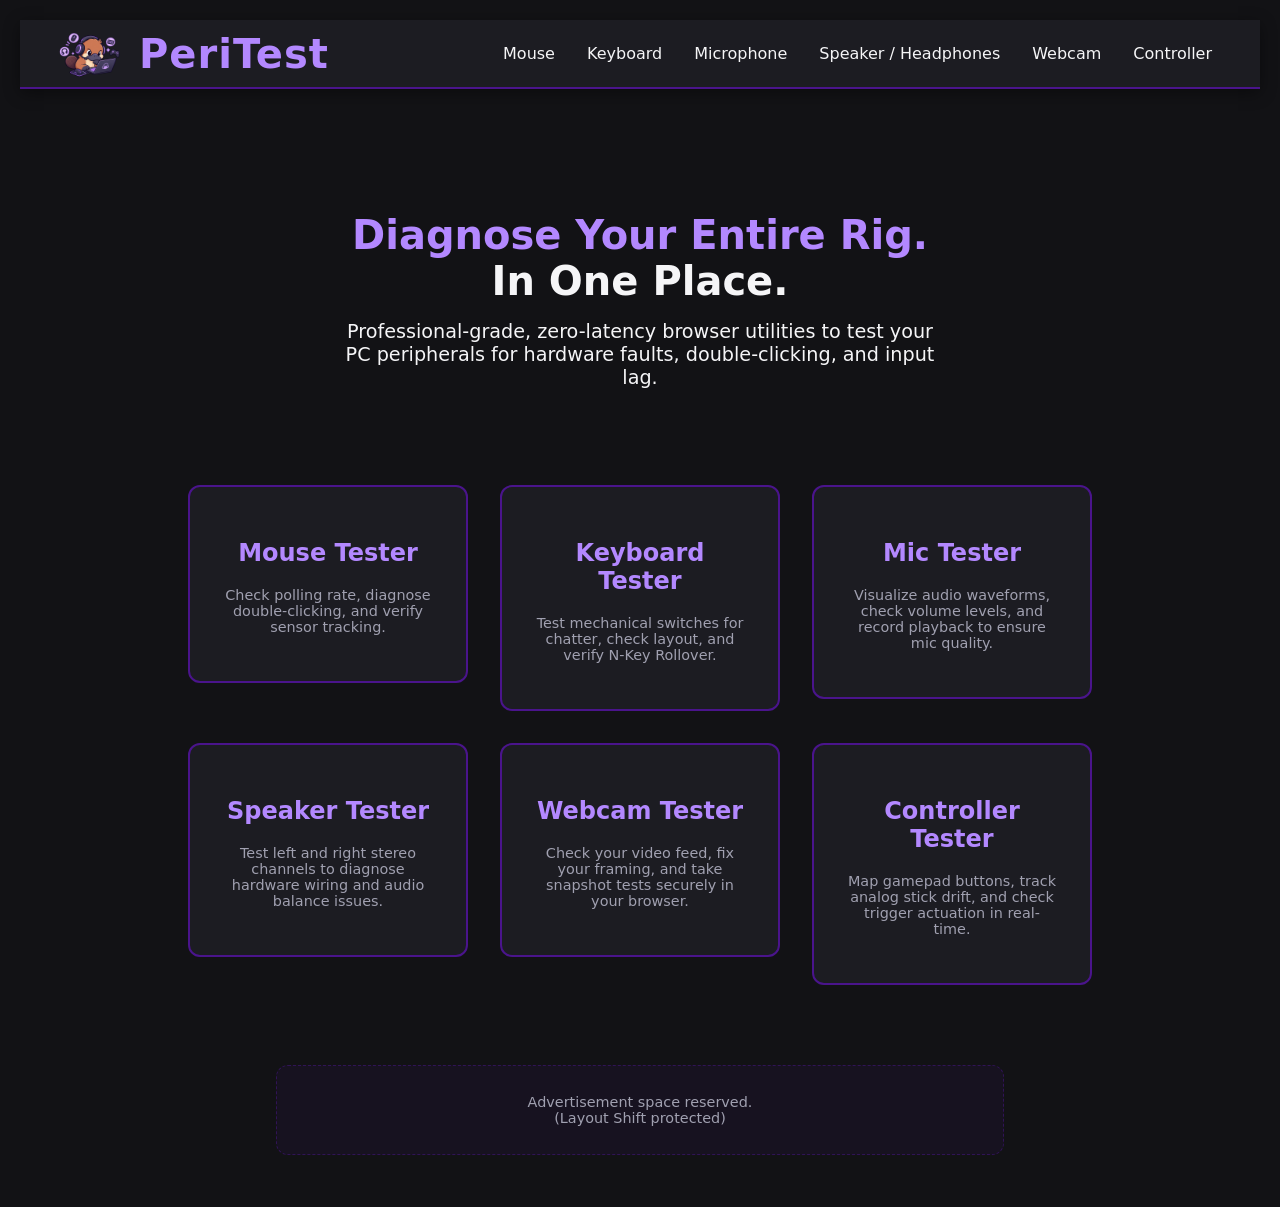
==== index.html @ 8a7df440 "Initial commit" ====
<!DOCTYPE html>
<html lang="en">
<head>
    <meta charset="UTF-8">
    <meta name="viewport" content="width=device-width, initial-scale=1.0">
    <title>Test Your PC Peripherals | Free Online Hardware Diagnostics</title>
    <meta name="description" content="The ultimate all-in-one suite to test your mouse, keyboard, microphone, and controllers. Diagnose faults, check polling rates, and verify hardware performance instantly.">
    <link rel="stylesheet" href="styles.css">
</head>
<body>
    
    <!-- Global Navigation Bar -->
    <nav class="main-nav">
        <a href="index.html" class="nav-brand">
            <img src="logo.png" alt="PeripheralTest Logo" class="nav-logo-img">
            PeriTest
        </a>
        <ul class="nav-links">
            <li class="dropdown">
                <a href="mouse.html">Mouse</a>
                <ul class="dropdown-menu">
                    <li><a href="mouse.html">Mouse Tester</a></li>
                </ul>
            </li>
            <li class="dropdown">
                <a href="keyboard.html">Keyboard</a>
                <ul class="dropdown-menu">
                    <li><a href="keyboard.html">Keyboard Tester</a></li>
                    <li><a href="#">Typing Test (WPM)</a></li>
                </ul>
            </li>
            <li class="dropdown">
                <a href="mic.html">Microphone</a>
                <ul class="dropdown-menu">
                    <li><a href="mic.html">Mic Tester</a></li>
                </ul>
            </li>
            <li class="dropdown">
                <a href="speaker.html">Speaker / Headphones</a>
                <ul class="dropdown-menu">
                    <li><a href="speaker.html">Left/Right Audio Test</a></li>
                </ul>
            </li>
            <li class="dropdown">
                <a href="webcam.html">Webcam</a>
                <ul class="dropdown-menu">
                    <li><a href="webcam.html">Webcam Tester</a>
                    </li>
                </ul>
            </li>
            <li class="dropdown">
                <a href="#">Controller</a>
                <ul class="dropdown-menu">
                    <li><a href="#">Gamepad Tester</a></li>
                    <li><a href="#">Stick Drift Test</a></li>
                </ul>
            </li>
        </ul>
    </nav>

    <!-- Homepage Hero Section -->
    <header class="seo-header" style="margin-top: 4rem;">
        <h1>Diagnose Your Entire Rig. <br> <span style="color: var(--text-main);">In One Place.</span></h1>
        <p style="font-size: 1.2rem; max-width: 600px; margin: 1rem auto;">Professional-grade, zero-latency browser utilities to test your PC peripherals for hardware faults, double-clicking, and input lag.</p>
    </header>

    <!-- Navigation Cards to Tools -->
    <main style="display: flex; gap: 2rem; justify-content: center; flex-wrap: wrap; max-width: 1200px; margin: 3rem auto; padding: 0 2rem;">
        
        <!-- Mouse Card -->
        <a href="mouse.html" style="text-decoration: none; color: inherit;">
            <div style="background: var(--surface-dark); padding: 2rem; border-radius: 12px; width: 280px; text-align: center; border: 2px solid var(--purple-deep); transition: transform 0.2s, box-shadow 0.2s;" onmouseover="this.style.transform='translateY(-5px)'; this.style.boxShadow='0 10px 20px rgba(179,136,255,0.2)'" onmouseout="this.style.transform='translateY(0)'; this.style.boxShadow='none'">
                <h2 style="color: var(--lavender-glow);">Mouse Tester</h2>
                <p style="color: var(--text-muted); font-size: 0.9rem;">Check polling rate, diagnose double-clicking, and verify sensor tracking.</p>
            </div>
        </a>

        <!-- Keyboard Card -->
        <a href="keyboard.html" style="text-decoration: none; color: inherit;">
            <div style="background: var(--surface-dark); padding: 2rem; border-radius: 12px; width: 280px; text-align: center; border: 2px solid var(--purple-deep); transition: transform 0.2s, box-shadow 0.2s;" onmouseover="this.style.transform='translateY(-5px)'; this.style.boxShadow='0 10px 20px rgba(179,136,255,0.2)'" onmouseout="this.style.transform='translateY(0)'; this.style.boxShadow='none'">
                <h2 style="color: var(--lavender-glow);">Keyboard Tester</h2>
                <p style="color: var(--text-muted); font-size: 0.9rem;">Test mechanical switches for chatter, check layout, and verify N-Key Rollover.</p>
            </div>
        </a>

        <!-- Microphone Card -->
        <a href="mic.html" style="text-decoration: none; color: inherit;">
            <div style="background: var(--surface-dark); padding: 2rem; border-radius: 12px; width: 280px; text-align: center; border: 2px solid var(--purple-deep); transition: transform 0.2s, box-shadow 0.2s;" onmouseover="this.style.transform='translateY(-5px)'; this.style.boxShadow='0 10px 20px rgba(179,136,255,0.2)'" onmouseout="this.style.transform='translateY(0)'; this.style.boxShadow='none'">
                <h2 style="color: var(--lavender-glow);">Mic Tester</h2>
                <p style="color: var(--text-muted); font-size: 0.9rem;">Visualize audio waveforms, check volume levels, and record playback to ensure mic quality.</p>
            </div>
        </a>

        <!-- Speaker / Headphones Card -->
        <a href="speaker.html" style="text-decoration: none; color: inherit;">
            <div style="background: var(--surface-dark); padding: 2rem; border-radius: 12px; width: 280px; text-align: center; border: 2px solid var(--purple-deep); transition: transform 0.2s, box-shadow 0.2s;" onmouseover="this.style.transform='translateY(-5px)'; this.style.boxShadow='0 10px 20px rgba(179,136,255,0.2)'" onmouseout="this.style.transform='translateY(0)'; this.style.boxShadow='none'">
                <h2 style="color: var(--lavender-glow);">Speaker Tester</h2>
                <p style="color: var(--text-muted); font-size: 0.9rem;">Test left and right stereo channels to diagnose hardware wiring and audio balance issues.</p>
            </div>
        </a>

        <!-- Webcam Card -->
        <a href="webcam.html" style="text-decoration: none; color: inherit;">
            <div style="background: var(--surface-dark); padding: 2rem; border-radius: 12px; width: 280px; text-align: center; border: 2px solid var(--purple-deep); transition: transform 0.2s, box-shadow 0.2s;" onmouseover="this.style.transform='translateY(-5px)'; this.style.boxShadow='0 10px 20px rgba(179,136,255,0.2)'" onmouseout="this.style.transform='translateY(0)'; this.style.boxShadow='none'">
                <h2 style="color: var(--lavender-glow);">Webcam Tester</h2>
                <p style="color: var(--text-muted); font-size: 0.9rem;">Check your video feed, fix your framing, and take snapshot tests securely in your browser.</p>
            </div>
        </a>

        <!-- Controller Card (Ready for the next step) -->
        <a href="controller.html" style="text-decoration: none; color: inherit;">
            <div style="background: var(--surface-dark); padding: 2rem; border-radius: 12px; width: 280px; text-align: center; border: 2px solid var(--purple-deep); transition: transform 0.2s, box-shadow 0.2s;" onmouseover="this.style.transform='translateY(-5px)'; this.style.boxShadow='0 10px 20px rgba(179,136,255,0.2)'" onmouseout="this.style.transform='translateY(0)'; this.style.boxShadow='none'">
                <h2 style="color: var(--lavender-glow);">Controller Tester</h2>
                <p style="color: var(--text-muted); font-size: 0.9rem;">Map gamepad buttons, track analog stick drift, and check trigger actuation in real-time.</p>
            </div>
        </a>

    </main>

    <!-- AdSense Safe Zone -->
    <div class="ad-container">
        <span>Advertisement space reserved.<br>(Layout Shift protected)</span>
    </div>

</body>
</html>
---- styles.css ----
:root {
    /* Brand Colors */
    --bg-dark: #121215;
    --surface-dark: #1c1c22;
    --purple-deep: #4a148c;
    --lavender-glow: #b388ff;
    --text-main: #f5f5f7;
    --text-muted: #a0a0b0;
    
    /* Layout */
    --border-radius: 12px;
}

/* --- GLOBAL RESET --- */
*, *::before, *::after {
    box-sizing: border-box;
}

body {
    background-color: var(--bg-dark);
    color: var(--text-main);
    font-family: 'Segoe UI', system-ui, -apple-system, sans-serif;
    margin: 0;
    padding: 20px;
    display: flex;
    flex-direction: column;
    align-items: center;
    overflow-x: hidden; /* Prevents general page scrolling */
}
.interactive-zone {
    container-type: inline-size;
}

/* --- GLOBAL NAVIGATION BAR --- */
.main-nav {
    width: 100%;
    background-color: var(--surface-dark);
    padding: 0 2rem;
    display: flex;
    justify-content: space-between;
    align-items: center;
    border-bottom: 2px solid var(--purple-deep);
    box-shadow: 0 4px 15px rgba(0, 0, 0, 0.4);
    box-sizing: border-box;
    margin-bottom: 2rem;
}

/* --- BRANDING & LOGO --- */
.nav-brand {
    display: flex;
    align-items: center;
    gap: 12px; /* Controls the space between the image and the text */
    font-size: 2.5rem;
    font-weight: bold;
    color: var(--lavender-glow);
    letter-spacing: 1px;
    text-decoration: none;
}

.nav-logo-img {
    height: 50px; /* Locks the logo height to fit the nav bar */
    width: auto;  /* Maintains the original aspect ratio */
    display: block;
}

/* Mobile Adjustment for Logo */
@media (max-width: 768px) {
    .nav-brand {
        font-size: 1.3rem; /* Shrinks the text slightly on mobile */
    }
    .nav-logo-img {
        height: 32px; /* Shrinks the logo slightly on mobile */
    }
}

.nav-links {
    list-style: none;
    display: flex;
    margin: 0;
    padding: 0;
}

.nav-links > li {
    position: relative;
    padding: 1.5rem 1rem;
}

.nav-links a {
    color: var(--text-main);
    text-decoration: none;
    font-weight: 500;
    transition: color 0.2s ease;
}

.nav-links a:hover {
    color: var(--lavender-glow);
}

/* Dropdown Menu Logic */
.dropdown-menu {
    display: none;
    position: absolute;
    top: 100%;
    left: 0;
    background-color: var(--surface-dark);
    border: 1px solid var(--purple-deep);
    border-radius: 0 0 8px 8px;
    list-style: none;
    padding: 0.5rem 0;
    min-width: 200px;
    box-shadow: 0 8px 20px rgba(0,0,0,0.6);
    z-index: 100;
}

.dropdown:hover .dropdown-menu {
    display: block;
}

.dropdown-menu li {
    padding: 0;
}

.dropdown-menu a {
    display: block;
    padding: 0.8rem 1.5rem;
    font-size: 0.95rem;
}

.dropdown-menu a:hover {
    background-color: var(--purple-deep);
    color: #fff;
}

/* SEO Header */
.seo-header {
    text-align: center;
    margin-bottom: 2rem;
}

.seo-header h1 {
    color: var(--lavender-glow);
    font-size: 2.5rem;
    margin-bottom: 0.5rem;
}

/* Application Layout */
.tester-container {
    display: grid;
    grid-template-columns: 1fr 1fr;
    gap: 2rem;
    width: 100%;
    max-width: 1000px;
    background-color: var(--surface-dark);
    padding: 2rem;
    border-radius: var(--border-radius);
    box-shadow: 0 8px 32px rgba(0, 0, 0, 0.5);
    /* Prevents right-click menu from popping up while testing */
    user-select: none; 
    -webkit-user-select: none;
}

/* Mouse Graphic & Stats */
.interactive-zone {
    display: flex;
    flex-direction: column;
    gap: 2rem;
}

.mouse-graphic {
    height: 300px;
    background-color: var(--bg-dark);
    border: 2px dashed var(--purple-deep);
    border-radius: var(--border-radius);
    display: flex;
    align-items: center;
    justify-content: center;
    transition: box-shadow 0.1s ease;
}

/* This class will be toggled by JS when a button is pressed */
.mouse-graphic.active-click {
    box-shadow: 0 0 20px var(--lavender-glow);
    border-color: var(--lavender-glow);
}

.stats-dashboard {
    display: flex;
    justify-content: space-between;
    gap: 1rem;
}

.stat-box {
    background: var(--bg-dark);
    padding: 1rem;
    border-radius: var(--border-radius);
    flex: 1;
    text-align: center;
    border-bottom: 3px solid var(--purple-deep);
}

.stat-value {
    display: block;
    font-size: 1.5rem;
    font-weight: bold;
    color: var(--lavender-glow);
    margin-top: 0.5rem;
}

/* Event Log Table */
.log-zone {
    display: flex;
    flex-direction: column;
}

.table-container {
    height: 380px;
    overflow-y: auto;
    background: var(--bg-dark);
    border-radius: var(--border-radius);
}

table {
    width: 100%;
    border-collapse: collapse;
    text-align: left;
}

th, td {
    padding: 12px 15px;
    border-bottom: 1px solid var(--surface-dark);
}

th {
    background-color: var(--purple-deep);
    position: sticky;
    top: 0;
}

/* Informational Content (SEO) */
.informational-content {
    max-width: 800px;
    margin-top: 3rem;
    text-align: center;
    color: var(--text-muted);
}

/* Illuminates specific SVG paths based on user input */
.active-svg-part {
    fill: var(--lavender-glow) !important;
    transition: fill 0.05s ease-out;
}

/* --- KEYBOARD TESTER STYLES --- */
.keyboard-container {
    display: flex;
    flex-direction: column;
    gap: 0.5cqw; /* Gap scales dynamically */
    background: var(--bg-dark);
    padding: 1.5cqw;
    border-radius: var(--border-radius);
    border: 2px dashed var(--purple-deep);
    width: 100%;
    box-sizing: border-box;
    overflow: hidden; /* No more horizontal scrolling */
}

.keyboard-row {
    display: flex;
    gap: 0.5cqw;
    justify-content: center;
}

/* Base Key Style - Sizes based on a percentage of the container */
.key {
    background: var(--surface-dark);
    border: 1px solid var(--purple-deep);
    border-radius: 0.5cqw;
    min-width: 3.8cqw; 
    height: 3.8cqw;
    display: flex;
    align-items: center;
    justify-content: center;
    color: var(--text-muted);
    font-size: 1cqw;
    font-weight: 500;
    user-select: none;
    transition: background-color 0.1s, transform 0.05s, box-shadow 0.1s;
    box-sizing: border-box;
}

/* Scaled Modifiers for specific keys */
.key.w-1-5 { min-width: 5.7cqw; } 
.key.w-1-75 { min-width: 6.6cqw; } 
.key.w-2 { min-width: 7.6cqw; } 
.key.w-2-25 { min-width: 8.5cqw; } 
.key.w-space { min-width: 24cqw; } 
.key.spacer { background: transparent; border: none; min-width: 1.5cqw; } 

/* Active States */
.key.active-key {
    background: var(--lavender-glow);
    color: var(--bg-dark);
    transform: scale(0.92);
    box-shadow: 0 0 10px var(--lavender-glow);
    border-color: var(--lavender-glow);
}

.key.registered-key {
    border-color: var(--lavender-glow);
    color: var(--text-main);
}

/* --- TOP TOOLBAR --- */
.top-toolbar {
    grid-column: 1 / -1;
    display: flex;
    justify-content: space-between;
    align-items: center;
    background: var(--bg-dark);
    padding: 1.5rem;
    border-radius: var(--border-radius);
    margin-bottom: 1rem;
    border: 1px solid var(--surface-dark);
}

.layout-selector label {
    margin-right: 10px;
    font-weight: bold;
    color: var(--lavender-glow);
}

.layout-selector select {
    padding: 8px 12px;
    background: var(--surface-dark);
    color: var(--text-main);
    border: 1px solid var(--purple-deep);
    border-radius: 4px;
    font-size: 1rem;
    cursor: pointer;
}

#reset-keyboard {
    background: var(--purple-deep);
    color: white;
    border: none;
    padding: 10px 20px;
    border-radius: 6px;
    cursor: pointer;
    font-weight: bold;
    transition: background 0.2s;
}

#reset-keyboard:hover {
    background: var(--lavender-glow);
    color: var(--bg-dark);
}

/* --- KEYBOARD SCROLL FIX --- */
.keyboard-scroll-wrapper {
    width: 100%;
    overflow-x: auto; /* Allows horizontal swiping */
    padding-bottom: 1rem; /* Space for the scrollbar */
}

.keyboard-container {
    /* Keep your existing rules here, but ADD this min-width: */
    min-width: 750px; 
}

/* Mobile Optimization */
@media (max-width: 768px) {
    /* Stack the Navigation Bar */
    .main-nav {
        flex-direction: column;
        padding: 1rem 0;
    }
    
    .nav-links {
        flex-wrap: wrap;
        justify-content: center;
        gap: 0.5rem;
    }

    .nav-links > li {
        padding: 0.5rem 1rem;
    }

    /* Stack the Testing Columns */
    .tester-container {
        grid-template-columns: 1fr;
        padding: 1rem;
    }

    /* Stack Statistics Boxes */
    .stats-dashboard {
        flex-direction: column;
    }

    /* Limit Event Log Height on Mobile */
    .table-container {
        height: 250px; 
    }

    /* Adjust Keyboard Font Size for tiny keys */
    .key {
        font-size: 1.5cqw; 
    }
}

/* AdSense Space */
.ad-container {
    width: 100%;
    max-width: 728px; /* Standard AdSense Leaderboard width */
    margin: 2rem auto;
    background-color: rgba(74, 20, 140, 0.1); /* Faint placeholder background */
    border: 1px dashed rgba(74, 20, 140, 0.5);
    border-radius: var(--border-radius);
    display: flex;
    align-items: center;
    justify-content: center;
    color: var(--text-muted);
    font-size: 0.9rem;
    text-align: center;
    
    /* Crucial for SEO: Reserves space to prevent Layout Shift */
    min-height: 90px; 
}

/* Mobile Ad Adjustments */
/* =========================================
   MOBILE RESPONSIVENESS (Media Queries)
   ========================================= */
@media (max-width: 768px) {
    
    /* 1. Stack the Navigation Bar cleanly */
    .main-nav {
        flex-direction: column;
        padding: 1rem;
    }
    
    .nav-brand {
        margin-bottom: 1rem;
        font-size: 1.8rem;
    }

    .nav-links {
        flex-direction: column;
        width: 100%;
        text-align: center;
        gap: 0;
    }

    .nav-links > li {
        width: 100%;
        padding: 0.8rem 0;
        border-bottom: 1px solid rgba(74, 20, 140, 0.3);
    }

    /* 2. Stack the Toolbar Elements */
    .top-toolbar {
        flex-direction: column;
        gap: 1.5rem;
        align-items: stretch;
        text-align: center;
    }

    .layout-selector select {
        width: 100%;
        margin-top: 0.8rem;
    }

    /* 3. Force Statistics to Stack Vertically */
    .stats-dashboard {
        display: flex;
        flex-direction: column !important;
        gap: 1rem;
    }

    .stat-box {
        width: 100%;
    }

    /* 4. Fix Main Grid Spacing */
    .tester-container {
        grid-template-columns: 1fr;
        padding: 1rem;
    }
    
    .interactive-zone {
        padding: 0;
    }

    /* 5. Mobile Ad Container */
    .ad-container {
        max-width: 300px;
        min-height: 250px;
        margin: 2rem auto;
    }
}

/* --- MIC RECORDING STYLES --- */
.record-btn {
    background: var(--surface-dark);
    color: var(--lavender-glow);
    border: 2px solid var(--purple-deep);
    padding: 12px 24px;
    border-radius: 6px;
    font-size: 1rem;
    font-weight: bold;
    cursor: pointer;
    transition: all 0.2s ease;
}

.record-btn:not(.disabled):hover {
    background: var(--purple-deep);
    color: white;
}

/* Active Recording State with CSS Animation */
.record-btn.active-record {
    background: #ff5252;
    color: white;
    border-color: #ff5252;
    animation: pulse-red 1.5s infinite;
}

.record-btn.disabled {
    opacity: 0.5;
    cursor: not-allowed;
    border-color: var(--surface-dark);
    color: var(--text-muted);
}

@keyframes pulse-red {
    0% { box-shadow: 0 0 0 0 rgba(255, 82, 82, 0.7); }
    70% { box-shadow: 0 0 0 15px rgba(255, 82, 82, 0); }
    100% { box-shadow: 0 0 0 0 rgba(255, 82, 82, 0); }
}
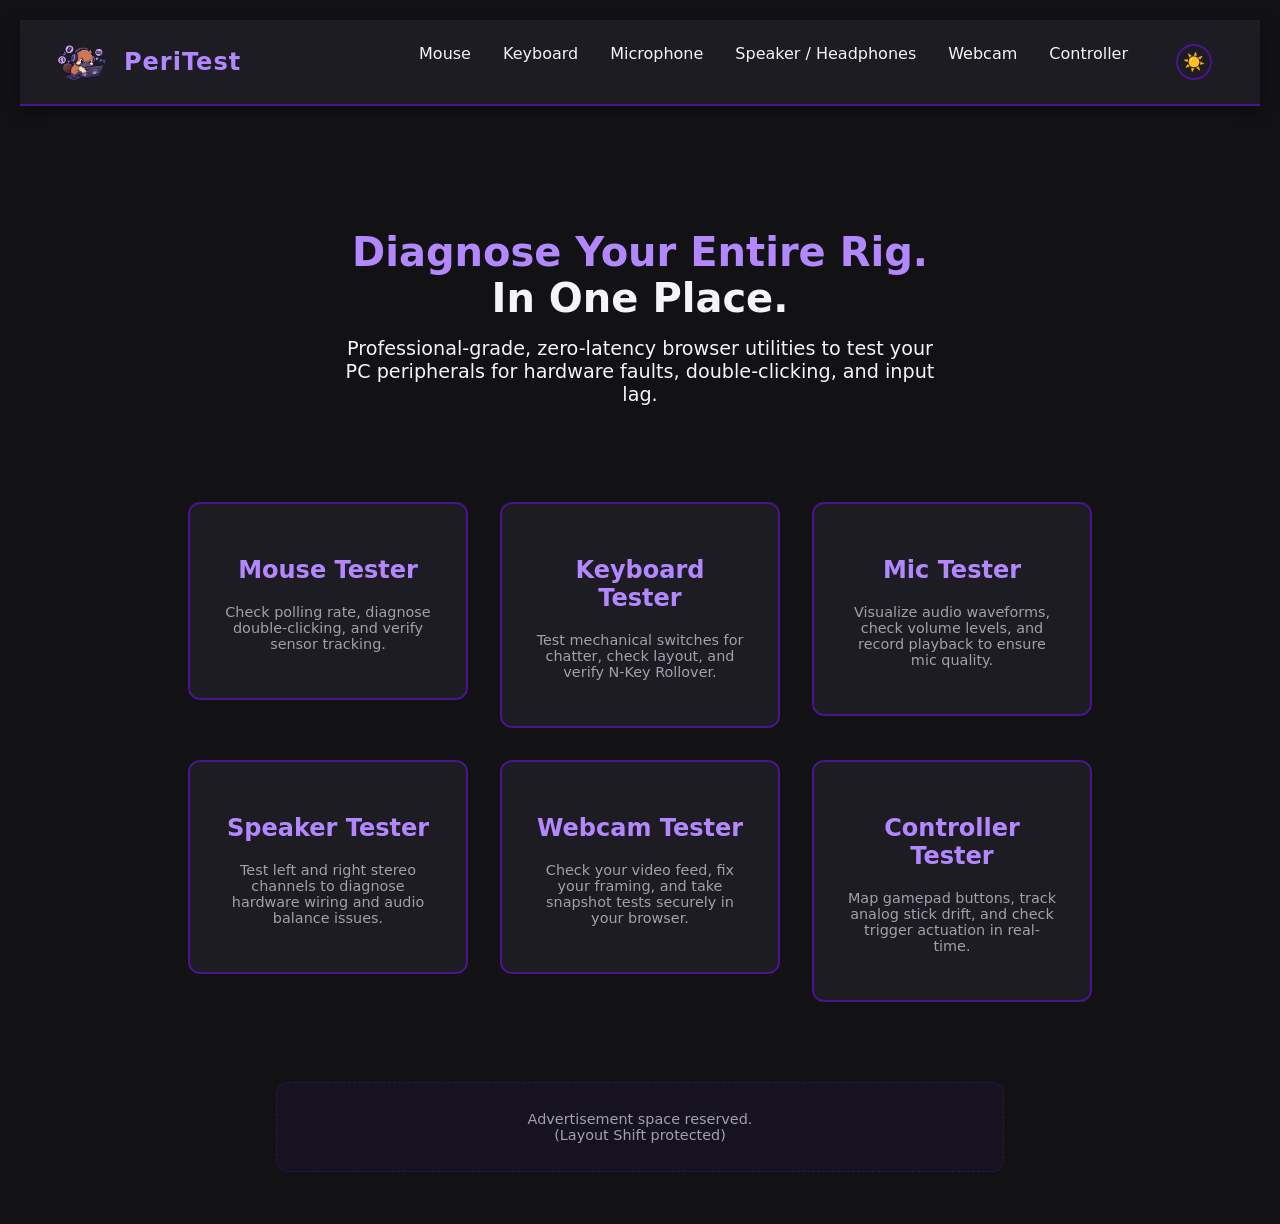
==== commit 74594d7b: "Added light/dark mode feature" ====
--- a/index.html
+++ b/index.html
@@ -6,6 +6,11 @@
     <title>Test Your PC Peripherals | Free Online Hardware Diagnostics</title>
     <meta name="description" content="The ultimate all-in-one suite to test your mouse, keyboard, microphone, and controllers. Diagnose faults, check polling rates, and verify hardware performance instantly.">
     <link rel="stylesheet" href="styles.css">
+
+    <script async src="https://pagead2.googlesyndication.com/pagead/js/adsbygoogle.js?client=ca-pub-9353357643380089"
+     crossorigin="anonymous"></script>
+
+    <meta name="google-site-verification" content="yoGNBcZexO7LuIenlu6ol5riUY8tTtRhm5y61MS0jE8" />
 </head>
 <body>
     
@@ -54,6 +59,9 @@
                     <li><a href="#">Gamepad Tester</a></li>
                     <li><a href="#">Stick Drift Test</a></li>
                 </ul>
+            </li>
+            <li style="list-style: none;">
+                <button id="theme-toggle" class="theme-toggle" title="Toggle Light/Dark Mode">☀️</button>
             </li>
         </ul>
     </nav>
@@ -122,5 +130,6 @@
         <span>Advertisement space reserved.<br>(Layout Shift protected)</span>
     </div>
 
+    <script src="theme.js"></script>
 </body>
 </html>
--- a/styles.css
+++ b/styles.css
@@ -11,7 +11,45 @@
     --border-radius: 12px;
 }
 
-/* --- GLOBAL RESET --- */
+/* --- LIGHT MODE OVERRIDES --- */
+body[data-theme="light"] {
+    --bg-dark: #f4f5f7;       /* Light gray background */
+    --surface-dark: #ffffff;  /* Clean white cards/zones */
+    --text-main: #121215;     /* Dark gray/black text */
+    --text-muted: #5f6368;    /* Medium gray for secondary text */
+    --purple-deep: #7e57c2;   /* Slightly adjusted purple for contrast */
+    --lavender-glow: #4a148c; /* Darker purple for headings on light backgrounds */
+}
+
+/* --- THEME TOGGLE BUTTON STYLES --- */
+.theme-toggle {
+    background: transparent;
+    border: 2px solid var(--purple-deep);
+    border-radius: 50%;
+    width: 36px;
+    height: 36px;
+    display: flex;
+    align-items: center;
+    justify-content: center;
+    cursor: pointer;
+    font-size: 1.1rem;
+    color: var(--text-main);
+    transition: all 0.2s ease;
+    margin-left: 1rem;
+}
+
+.theme-toggle:hover {
+    background: var(--purple-deep);
+    transform: scale(1.1);
+}
+
+@media (max-width: 768px) {
+    .theme-toggle {
+        margin: 1rem auto 0 auto; /* Centers the button on mobile nav */
+    }
+}
+
+/* GLOBAL RESET */
 *, *::before, *::after {
     box-sizing: border-box;
 }
@@ -25,13 +63,14 @@
     display: flex;
     flex-direction: column;
     align-items: center;
-    overflow-x: hidden; /* Prevents general page scrolling */
-}
+    overflow-x: hidden; 
+}
+
 .interactive-zone {
     container-type: inline-size;
 }
 
-/* --- GLOBAL NAVIGATION BAR --- */
+/* GLOBAL NAVIGATION BAR */
 .main-nav {
     width: 100%;
     background-color: var(--surface-dark);
@@ -45,12 +84,12 @@
     margin-bottom: 2rem;
 }
 
-/* --- BRANDING & LOGO --- */
+/* BRANDING & LOGO */
 .nav-brand {
     display: flex;
     align-items: center;
-    gap: 12px; /* Controls the space between the image and the text */
-    font-size: 2.5rem;
+    gap: 12px; 
+    font-size: 1.5rem;
     font-weight: bold;
     color: var(--lavender-glow);
     letter-spacing: 1px;
@@ -58,7 +97,7 @@
 }
 
 .nav-logo-img {
-    height: 50px; /* Locks the logo height to fit the nav bar */
+    height: 40px; /* Locks the logo height to fit the nav bar */
     width: auto;  /* Maintains the original aspect ratio */
     display: block;
 }
@@ -66,10 +105,10 @@
 /* Mobile Adjustment for Logo */
 @media (max-width: 768px) {
     .nav-brand {
-        font-size: 1.3rem; /* Shrinks the text slightly on mobile */
+        font-size: 1.3rem; 
     }
     .nav-logo-img {
-        height: 32px; /* Shrinks the logo slightly on mobile */
+        height: 32px; 
     }
 }
 
@@ -250,7 +289,7 @@
     transition: fill 0.05s ease-out;
 }
 
-/* --- KEYBOARD TESTER STYLES --- */
+/* KEYBOARD TESTER STYLES */
 .keyboard-container {
     display: flex;
     flex-direction: column;
@@ -270,7 +309,7 @@
     justify-content: center;
 }
 
-/* Base Key Style - Sizes based on a percentage of the container */
+/* Base Key Style */
 .key {
     background: var(--surface-dark);
     border: 1px solid var(--purple-deep);
@@ -310,7 +349,7 @@
     color: var(--text-main);
 }
 
-/* --- TOP TOOLBAR --- */
+/* TOP TOOLBAR */
 .top-toolbar {
     grid-column: 1 / -1;
     display: flex;
@@ -355,15 +394,14 @@
     color: var(--bg-dark);
 }
 
-/* --- KEYBOARD SCROLL FIX --- */
+/* KEYBOARD SCROLL FIX */
 .keyboard-scroll-wrapper {
     width: 100%;
-    overflow-x: auto; /* Allows horizontal swiping */
-    padding-bottom: 1rem; /* Space for the scrollbar */
+    overflow-x: auto; 
+    padding-bottom: 1rem; 
 }
 
 .keyboard-container {
-    /* Keep your existing rules here, but ADD this min-width: */
     min-width: 750px; 
 }
 
@@ -427,9 +465,6 @@
 }
 
 /* Mobile Ad Adjustments */
-/* =========================================
-   MOBILE RESPONSIVENESS (Media Queries)
-   ========================================= */
 @media (max-width: 768px) {
     
     /* 1. Stack the Navigation Bar cleanly */
@@ -498,7 +533,7 @@
     }
 }
 
-/* --- MIC RECORDING STYLES --- */
+/* MIC RECORDING STYLES */
 .record-btn {
     background: var(--surface-dark);
     color: var(--lavender-glow);
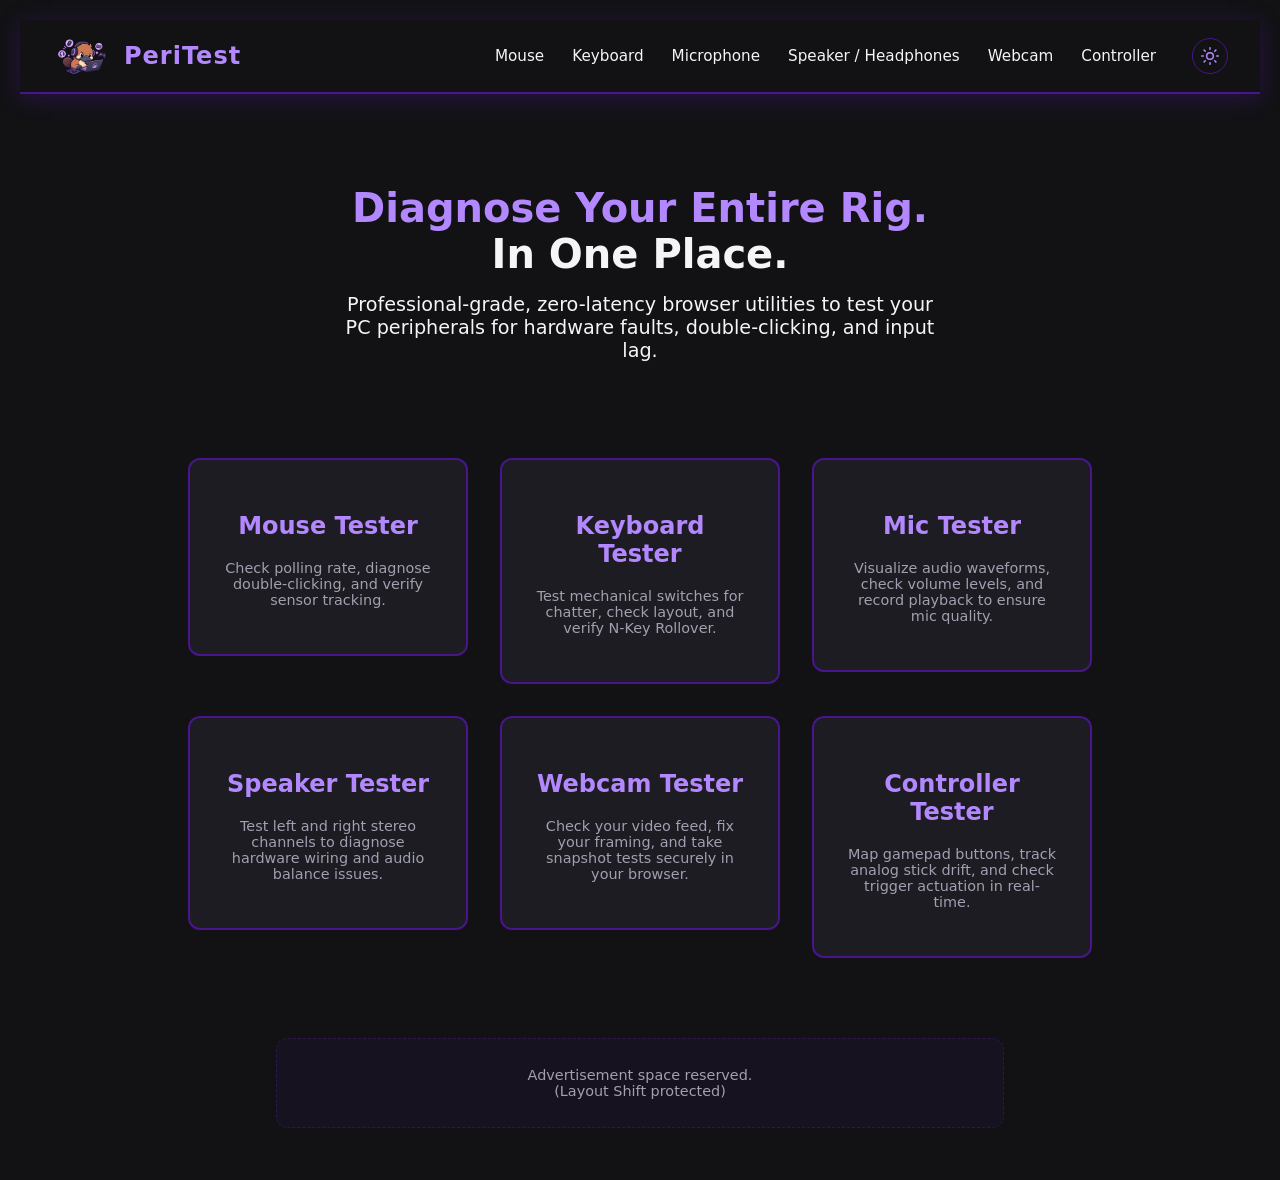
==== commit 77cbbf94: "Styling optimization" ====
--- a/index.html
+++ b/index.html
@@ -60,8 +60,20 @@
                     <li><a href="#">Stick Drift Test</a></li>
                 </ul>
             </li>
-            <li style="list-style: none;">
-                <button id="theme-toggle" class="theme-toggle" title="Toggle Light/Dark Mode">☀️</button>
+            <li>
+                <button id="theme-toggle" class="theme-toggle" title="Toggle Light/Dark Mode" aria-label="Toggle Light/Dark Mode">
+                    <svg viewBox="0 0 24 24">
+                        <circle cx="12" cy="12" r="4"></circle>
+                        <path d="M12 2v2"></path>
+                        <path d="M12 20v2"></path>
+                        <path d="m4.93 4.93 1.41 1.41"></path>
+                        <path d="m17.66 17.66 1.41 1.41"></path>
+                        <path d="M2 12h2"></path>
+                        <path d="M20 12h2"></path>
+                        <path d="m6.34 17.66-1.41 1.41"></path>
+                        <path d="m19.07 4.93-1.41 1.41"></path>
+                    </svg>
+                </button>
             </li>
         </ul>
     </nav>
--- a/styles.css
+++ b/styles.css
@@ -21,10 +21,10 @@
     --lavender-glow: #4a148c; /* Darker purple for headings on light backgrounds */
 }
 
-/* --- THEME TOGGLE BUTTON STYLES --- */
+/* --- THEME TOGGLE BUTTON (Crisp Outline Icon) --- */
 .theme-toggle {
     background: transparent;
-    border: 2px solid var(--purple-deep);
+    border: 1.5px solid var(--purple-deep);
     border-radius: 50%;
     width: 36px;
     height: 36px;
@@ -32,20 +32,40 @@
     align-items: center;
     justify-content: center;
     cursor: pointer;
-    font-size: 1.1rem;
-    color: var(--text-main);
+    color: var(--lavender-glow);
     transition: all 0.2s ease;
-    margin-left: 1rem;
+    padding: 0;
+    margin-left: 0.5rem;
+    outline: none;
+}
+
+.theme-toggle svg {
+    width: 20px;
+    height: 20px;
+    stroke: currentColor;
+    stroke-width: 1.8;
+    stroke-linecap: round;
+    stroke-linejoin: round;
+    fill: none;
+    display: block;
 }
 
 .theme-toggle:hover {
-    background: var(--purple-deep);
-    transform: scale(1.1);
-}
-
+    background: var(--surface-dark);
+    border-color: var(--lavender-glow);
+    color: #fff;
+    box-shadow: 0 0 10px rgba(179, 136, 255, 0.4);
+}
+
+/* Mobile Alignment */
 @media (max-width: 768px) {
+    .nav-links {
+        flex-direction: column;
+        gap: 0.5rem;
+    }
+    
     .theme-toggle {
-        margin: 1rem auto 0 auto; /* Centers the button on mobile nav */
+        margin-top: 0.75rem;
     }
 }
 
@@ -70,18 +90,18 @@
     container-type: inline-size;
 }
 
-/* GLOBAL NAVIGATION BAR */
+/* --- GLOBAL NAVIGATION BAR --- */
 .main-nav {
+    display: flex;
+    justify-content: space-between;
+    align-items: center;
+    padding: 1rem 2rem;
+    background: var(--bg-dark);
+    border-bottom: 2px solid var(--purple-deep);
+    box-shadow: 0 4px 20px rgba(74, 20, 140, 0.4); /* Restores signature purple underglow */
     width: 100%;
-    background-color: var(--surface-dark);
-    padding: 0 2rem;
-    display: flex;
-    justify-content: space-between;
-    align-items: center;
-    border-bottom: 2px solid var(--purple-deep);
-    box-shadow: 0 4px 15px rgba(0, 0, 0, 0.4);
-    box-sizing: border-box;
-    margin-bottom: 2rem;
+    position: relative;
+    z-index: 1000;
 }
 
 /* BRANDING & LOGO */
@@ -113,21 +133,27 @@
 }
 
 .nav-links {
+    display: flex;
+    align-items: center;
+    gap: 1.75rem;
     list-style: none;
-    display: flex;
     margin: 0;
     padding: 0;
 }
 
+/* Individual Top-Level Items */
 .nav-links > li {
-    position: relative;
-    padding: 1.5rem 1rem;
+    position: relative; /* Anchor point for dropdown menus */
+    display: flex;
+    align-items: center;
 }
 
 .nav-links a {
     color: var(--text-main);
     text-decoration: none;
     font-weight: 500;
+    font-size: 0.95rem;
+    padding: 0.5rem 0;
     transition: color 0.2s ease;
 }
 
@@ -135,39 +161,43 @@
     color: var(--lavender-glow);
 }
 
-/* Dropdown Menu Logic */
+/* --- DROPDOWN MENUS (Restores Hover Lists) --- */
 .dropdown-menu {
     display: none;
     position: absolute;
     top: 100%;
-    left: 0;
-    background-color: var(--surface-dark);
+    left: 50%;
+    transform: translateX(-50%);
+    background: var(--surface-dark);
     border: 1px solid var(--purple-deep);
-    border-radius: 0 0 8px 8px;
+    box-shadow: 0 8px 16px rgba(0, 0, 0, 0.5), 0 0 10px rgba(126, 87, 194, 0.2);
+    border-radius: var(--border-radius);
     list-style: none;
     padding: 0.5rem 0;
-    min-width: 200px;
-    box-shadow: 0 8px 20px rgba(0,0,0,0.6);
-    z-index: 100;
+    min-width: 190px;
+    z-index: 1001;
+    margin-top: 0.5rem;
 }
 
 .dropdown:hover .dropdown-menu {
+    display: block; /* Reveals on hover */
+}
+
+.dropdown-menu li {
+    width: 100%;
+}
+
+.dropdown-menu li a {
     display: block;
-}
-
-.dropdown-menu li {
-    padding: 0;
-}
-
-.dropdown-menu a {
-    display: block;
-    padding: 0.8rem 1.5rem;
-    font-size: 0.95rem;
-}
-
-.dropdown-menu a:hover {
-    background-color: var(--purple-deep);
-    color: #fff;
+    padding: 0.6rem 1.2rem;
+    font-size: 0.88rem;
+    color: var(--text-main);
+    white-space: nowrap;
+}
+
+.dropdown-menu li a:hover {
+    background: rgba(179, 136, 255, 0.1);
+    color: var(--lavender-glow);
 }
 
 /* SEO Header */
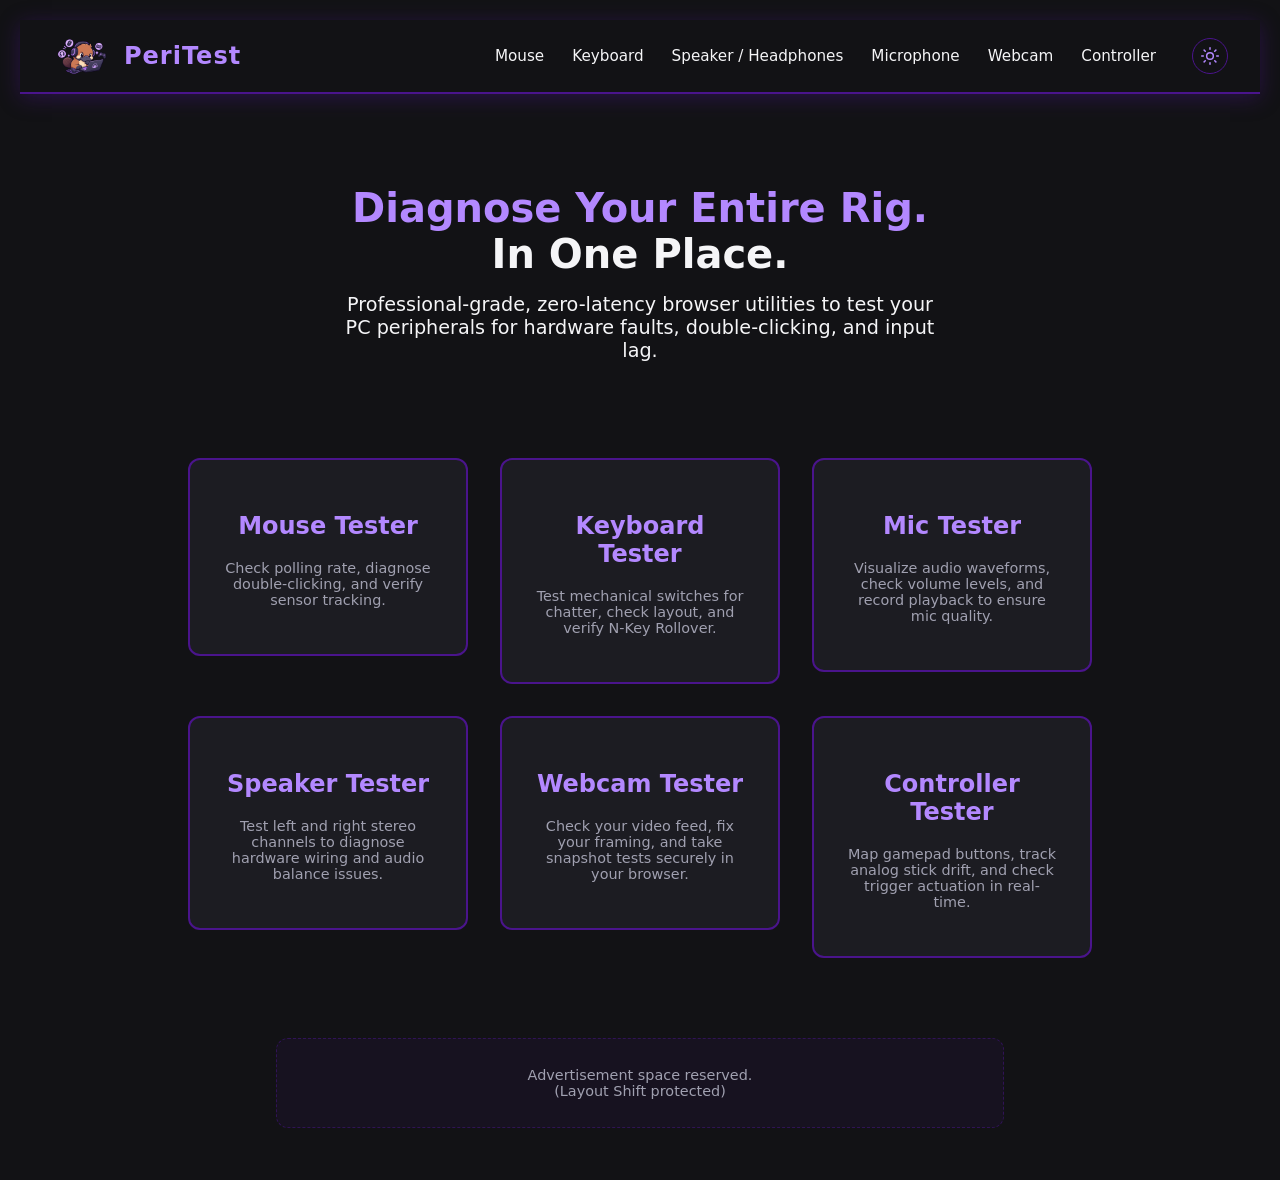
==== commit 28f5b4f4: "Nav bar rearranged" ====
--- a/index.html
+++ b/index.html
@@ -35,15 +35,15 @@
                 </ul>
             </li>
             <li class="dropdown">
+                <a href="speaker.html">Speaker / Headphones</a>
+                <ul class="dropdown-menu">
+                    <li><a href="speaker.html">Left/Right Audio Test</a></li>
+                </ul>
+            </li>
+            <li class="dropdown">
                 <a href="mic.html">Microphone</a>
                 <ul class="dropdown-menu">
                     <li><a href="mic.html">Mic Tester</a></li>
-                </ul>
-            </li>
-            <li class="dropdown">
-                <a href="speaker.html">Speaker / Headphones</a>
-                <ul class="dropdown-menu">
-                    <li><a href="speaker.html">Left/Right Audio Test</a></li>
                 </ul>
             </li>
             <li class="dropdown">
--- a/styles.css
+++ b/styles.css
@@ -600,4 +600,98 @@
     0% { box-shadow: 0 0 0 0 rgba(255, 82, 82, 0.7); }
     70% { box-shadow: 0 0 0 15px rgba(255, 82, 82, 0); }
     100% { box-shadow: 0 0 0 0 rgba(255, 82, 82, 0); }
+}
+
+/* Light mode optimizations */
+/* 1. Mouse Graphic Light Mode Fix */
+body[data-theme="light"] .mouse-graphic svg path:not(.active-svg-part),
+body[data-theme="light"] .mouse-graphic svg rect:not(.active-svg-part),
+body[data-theme="light"] .mouse-graphic svg ellipse:not(.active-svg-part) {
+    fill: #e8eaed; /* Light gray body instead of black */
+    stroke: var(--purple-deep);
+}
+
+/* 2. Keyboard "Already Pressed" Keys Light Mode Fix */
+body[data-theme="light"] .key.registered-key {
+    background-color: rgba(126, 87, 194, 0.15); /* Soft purple background */
+    border-color: var(--purple-deep);
+    color: var(--purple-deep);
+    font-weight: bold;
+}
+
+/* 4. Webcam Feed Background Fix */
+#webcam-feed {
+    background-color: var(--bg-dark) !important; /* Overrides inline #000 */
+}
+
+/* =========================================
+   PREMIUM SPEAKER / HEADPHONE SVG STYLES
+   ========================================= */
+.headphone-svg {
+    max-width: 450px;
+    width: 100%;
+    height: 400px; /* Matches the new 400x400 viewBox */
+    display: block;
+    margin: 0 auto;
+    overflow: visible;
+}
+
+/* Interactive Group Base */
+.hp-interact {
+    cursor: pointer;
+    transition: transform 0.1s ease;
+}
+
+.hp-interact:active {
+    transform: scale(0.97); /* Adds a satisfying "click" physical press effect */
+}
+
+/* Hover States */
+.hp-interact:hover .hp-shell,
+.hp-interact:hover .hp-center-bg {
+    stroke: var(--lavender-glow);
+    fill: rgba(179, 136, 255, 0.05);
+}
+.hp-interact:hover .hp-text,
+.hp-interact:hover .hp-text-center {
+    fill: var(--lavender-glow);
+}
+
+/* Active / Playing State */
+.hp-interact.is-playing .hp-pad {
+    stroke: var(--lavender-glow);
+    fill: rgba(179, 136, 255, 0.2);
+}
+
+.hp-interact.is-playing .hp-center-bg {
+    stroke: var(--lavender-glow);
+    fill: var(--lavender-glow);
+}
+.hp-interact.is-playing .hp-text-center {
+    fill: var(--text-main);
+}
+.hp-interact.is-playing .hp-play-icon {
+    fill: var(--bg-dark);
+}
+
+/* Vibrant Sound Wave Glowing Animation */
+.hp-interact.is-playing .hp-shell {
+    stroke: #ff5252;
+    fill: rgba(255, 82, 82, 0.05);
+    animation: hp-glow-pulse 0.6s infinite alternate ease-in-out;
+}
+
+.hp-interact.is-playing .hp-text {
+    fill: #ff5252; /* Makes the L/R letter match the glow */
+}
+
+@keyframes hp-glow-pulse {
+    0% { 
+        stroke-width: 4; 
+        filter: drop-shadow(0 0 2px rgba(255, 82, 82, 0.3)); 
+    }
+    100% { 
+        stroke-width: 8; 
+        filter: drop-shadow(0 0 15px rgba(255, 82, 82, 0.8)); 
+    }
 }
